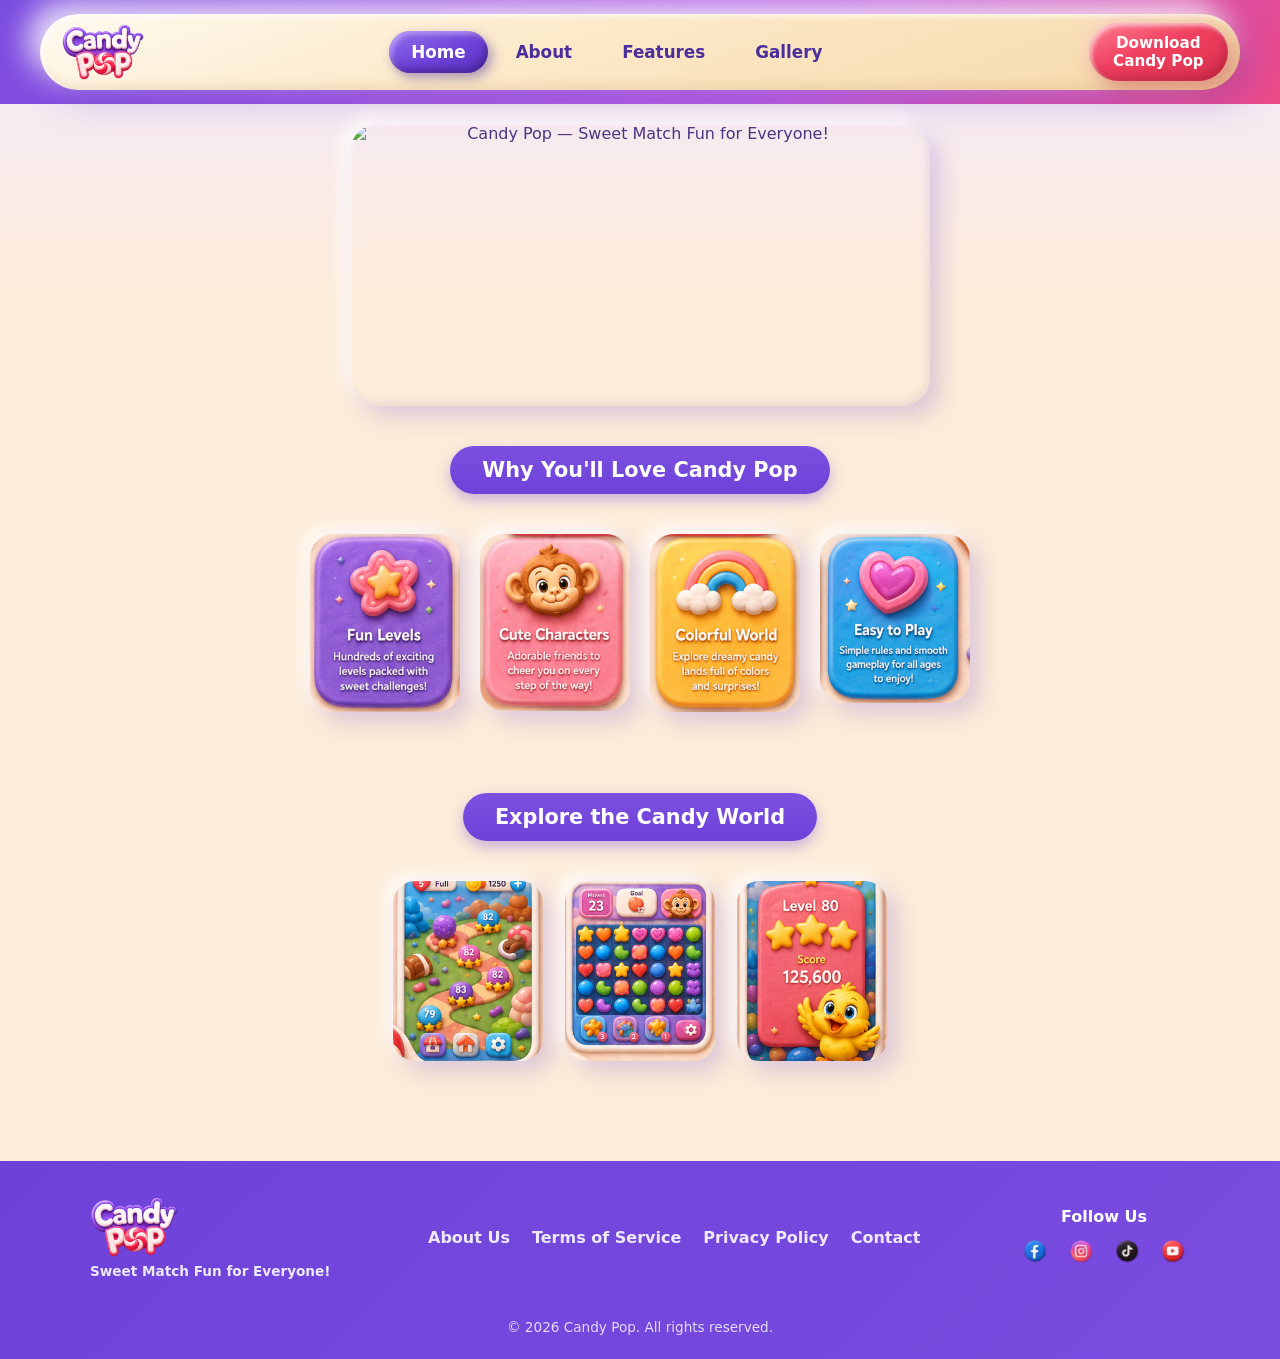
==== index.html @ a907de1d "Candy Pop website — squashed history Previous history (24 commits) accumulated ~170MB of superseded " ====
﻿<!DOCTYPE html>
<html lang="en">
<head>
<meta charset="UTF-8">
<meta name="viewport" content="width=device-width, initial-scale=1.0">
<link rel="icon" type="image/png" href="assets/01_common/favicon.png?v=2">
<title>Candy Pop — Sweet Match Fun for Everyone!</title>
<meta name="description" content="Candy Pop is a fun and addictive match-3 adventure filled with colorful candies, exciting levels, and adorable friends.">
<link rel="stylesheet" href="css/style.css">
</head>
<body>

<header class="site-header">
  <div class="header-inner">
    <a href="index.html" class="logo"><img src="assets/01_common/logo_wordmark.png" width="1238" height="842" alt="Candy Pop"></a>
    <nav class="main-nav" id="mainNav">
      <a href="index.html" class="nav-link active">Home</a>
      <a href="about.html" class="nav-link">About</a>
      <a href="features.html" class="nav-link">Features</a>
      <a href="gallery.html" class="nav-link">Gallery</a>
    </nav>
    <a href="downloads/CandyPop.apk" download="CandyPop.apk" class="download-btn">Download<br>Candy Pop</a>
    <button class="nav-toggle" id="navToggle" aria-label="Toggle menu">&#9776;</button>
  </div>
</header>

<main>

  <!-- Hero -->
  <section class="hero">
    <img src="assets/02_home/01_hero_section_full.png" width="2048" height="995" alt="Candy Pop — Sweet Match Fun for Everyone!">
  </section>

  <!-- Why You'll Love -->
  <section class="section center">
    <span class="pill-heading">Why You'll Love Candy Pop</span>
    <div class="feature-grid">
      <img src="assets/02_home/09_feature_card_fun_levels.png" width="454" height="540" loading="lazy" alt="Fun Levels: Hundreds of exciting levels packed with sweet challenges!">
      <img src="assets/02_home/10_feature_card_cute_characters.png" width="458" height="540" loading="lazy" alt="Cute Characters: Adorable friends to cheer you on every step of the way!">
      <img src="assets/02_home/11_feature_card_colorful_world.png" width="456" height="540" loading="lazy" alt="Colorful World: Explore dreamy candy lands full of colors and surprises!">
      <img src="assets/02_home/12_feature_card_easy_to_play.png" width="480" height="540" loading="lazy" alt="Easy to Play: Simple rules and smooth gameplay for all ages to enjoy!">
    </div>
  </section>

  <!-- Explore the Candy World -->
  <section class="section center">
    <span class="pill-heading">Explore the Candy World</span>
    <div class="screens-row">
      <img src="assets/02_home/18_game_screen_map.png" width="512" height="728" loading="lazy" alt="Candy world level map screen">
      <img src="assets/02_home/19_game_screen_match3.png" width="580" height="696" loading="lazy" alt="Match-3 gameplay screen">
      <img src="assets/02_home/20_game_screen_level_complete.png" width="480" height="728" loading="lazy" alt="Level complete screen">
    </div>
  </section>

</main>

<footer class="site-footer">
  <div class="footer-inner">
    <div class="footer-brand">
      <img src="assets/01_common/logo_wordmark.png" width="1238" height="842" loading="lazy" alt="Candy Pop">
      <p class="footer-tagline">Sweet Match Fun for Everyone!</p>
    </div>
    <nav class="footer-links">
      <a href="about.html">About Us</a>
      <a href="#">Terms of Service</a>
      <a href="#">Privacy Policy</a>
      <a href="#">Contact</a>
    </nav>
    <div class="footer-social">
      <span class="follow-label">Follow Us</span>
      <div class="social-icons">
        <a href="#" aria-label="Facebook"><img src="assets/01_common/07_social_facebook.png" width="162" height="162" loading="lazy" alt="Facebook"></a>
        <a href="#" aria-label="Instagram"><img src="assets/01_common/08_social_instagram.png" width="159" height="159" loading="lazy" alt="Instagram"></a>
        <a href="#" aria-label="TikTok"><img src="assets/01_common/09_social_tiktok.png" width="159" height="162" loading="lazy" alt="TikTok"></a>
        <a href="#" aria-label="YouTube"><img src="assets/01_common/10_social_youtube.png" width="162" height="162" loading="lazy" alt="YouTube"></a>
      </div>
    </div>
    <p class="copyright">&copy; 2026 Candy Pop. All rights reserved.</p>
  </div>
</footer>

<script src="js/main.js"></script>
</body>
</html>
---- css/style.css ----
/* ===== Candy Pop website — shared styles ===== */

:root {
  --purple-dark: #4B2E9E;
  --purple: #7C4FE0;
  --purple-pill: #6E42D9;
  --red: #F0405F;
  --red-dark: #D82E4C;
  --cream: #FCEACB;
  --cream-dark: #F6D9A8;
  --text-dark: #3B2179;
  --text-body: #4A3580;
  --clay-shadow:
    10px 10px 22px rgba(107, 63, 199, 0.22),
    -8px -8px 18px rgba(255, 255, 255, 0.8),
    inset 2px 2px 3px rgba(255, 255, 255, 0.45),
    inset -3px -4px 7px rgba(120, 70, 180, 0.10);
  --clay-shadow-hover:
    14px 16px 30px rgba(107, 63, 199, 0.3),
    -8px -8px 20px rgba(255, 255, 255, 0.85),
    inset 2px 2px 3px rgba(255, 255, 255, 0.5),
    inset -3px -4px 7px rgba(120, 70, 180, 0.10);
  --clay-ease: cubic-bezier(0.22, 1, 0.36, 1);
  /* playful overshoot curve — used on hover lifts for a squishy candy "bounce" */
  --clay-bounce: cubic-bezier(0.34, 1.56, 0.64, 1);
  --font-heading: 'Baloo 2', 'Varela Round', 'Segoe UI Rounded', 'Comic Sans MS', system-ui, sans-serif;
  --font-body: 'Nunito', 'Segoe UI', system-ui, sans-serif;
}

* { box-sizing: border-box; }

/* Scroll-reveal entrance was removed — on real devices it could leave content
   permanently invisible (IntersectionObserver doesn't reliably fire in every
   browser/tab state), so cards were vanishing instead of animating in. Content
   is now always visible unconditionally; .reveal is kept as a harmless marker
   class only (no CSS/JS acts on it). */

html { scroll-behavior: smooth; }

body {
  margin: 0;
  font-family: var(--font-body);
  color: var(--text-body);
  background: linear-gradient(180deg, #F3E9FF 0%, #FDECD9 22%, #FDECD9 100%);
  overflow-x: hidden;
}

img { max-width: 100%; display: block; }

a { text-decoration: none; color: inherit; }

.decorative { pointer-events: none; user-select: none; }

/* ===== Header (claymorphism) ===== */
@keyframes navEnter {
  from { opacity: 0; transform: translateY(-18px); }
  to { opacity: 1; transform: translateY(0); }
}

.site-header {
  background: linear-gradient(135deg, #7A4CE0, #B14FE0 60%, #EE4C86 100%);
  padding: 14px 20px;
  animation: navEnter 0.6s var(--clay-ease) both;
}

.header-inner {
  position: relative;
  max-width: 1200px;
  margin: 0 auto;
  background: linear-gradient(160deg, #FFFAF0 0%, var(--cream) 40%, var(--cream-dark) 100%);
  border-radius: 60px;
  display: flex;
  align-items: center;
  justify-content: space-between;
  padding: 9px 12px 9px 22px;
  gap: 12px;
  box-shadow:
    14px 14px 34px rgba(107, 63, 199, 0.24),
    -12px -12px 30px rgba(255, 255, 255, 0.85),
    inset 3px 3px 5px rgba(255, 255, 255, 0.7),
    inset -4px -5px 10px rgba(180, 130, 70, 0.16);
}

.logo img { height: 56px; width: auto; }

.main-nav {
  display: flex;
  align-items: center;
  gap: 6px;
  flex: 1;
  justify-content: center;
}

.nav-link {
  font-family: var(--font-heading);
  font-weight: 700;
  font-size: 1.05rem;
  color: var(--purple-dark);
  padding: 11px 22px;
  border-radius: 40px;
  transition: background 0.35s ease, color 0.3s ease, transform 0.4s var(--clay-bounce), box-shadow 0.35s ease;
}

.nav-link:hover {
  background: linear-gradient(160deg, #FFFDF9, #F3E4FB);
  transform: translateY(-3px);
  box-shadow:
    6px 6px 16px rgba(107, 63, 199, 0.14),
    -6px -6px 16px rgba(255, 255, 255, 0.9),
    inset 1px 1px 3px rgba(255, 255, 255, 0.8);
}

.nav-link.active {
  background: linear-gradient(160deg, #9370EC, var(--purple-pill) 55%, #5A32C0 100%);
  color: #fff;
  box-shadow:
    4px 5px 12px rgba(75, 46, 158, 0.45),
    inset -3px -4px 7px rgba(45, 20, 105, 0.5),
    inset 3px 3px 5px rgba(210, 190, 255, 0.65);
}

.nav-link.active:hover { transform: none; }

.download-btn {
  font-family: var(--font-heading);
  font-weight: 700;
  font-size: 0.95rem;
  line-height: 1.2;
  text-align: center;
  color: #fff;
  background: linear-gradient(160deg, #FF7D93 0%, var(--red) 45%, var(--red-dark) 100%);
  padding: 11px 24px;
  border-radius: 40px;
  white-space: nowrap;
  transition: transform 0.45s var(--clay-bounce), box-shadow 0.35s ease;
  will-change: transform, box-shadow;
  box-shadow:
    7px 8px 20px rgba(184, 33, 62, 0.4),
    -5px -5px 14px rgba(255, 210, 218, 0.4),
    inset 3px 3px 4px rgba(255, 255, 255, 0.6),
    inset -4px -5px 9px rgba(140, 15, 40, 0.32);
}

.download-btn:hover {
  transform: translateY(-4px) scale(1.05);
  box-shadow:
    10px 12px 26px rgba(184, 33, 62, 0.45),
    -5px -5px 14px rgba(255, 210, 218, 0.45),
    inset 3px 3px 4px rgba(255, 255, 255, 0.65),
    inset -4px -5px 9px rgba(140, 15, 40, 0.32);
}

.download-btn:active {
  transform: translateY(0) scale(0.97);
  transition: transform 0.1s ease, box-shadow 0.1s ease;
  box-shadow:
    inset 4px 4px 8px rgba(140, 15, 40, 0.5),
    inset -3px -3px 6px rgba(255, 190, 200, 0.3);
}

.nav-toggle {
  display: none;
  background: none;
  border: none;
  font-size: 1.6rem;
  color: var(--purple-dark);
  cursor: pointer;
  padding: 4px 10px;
}

@media (max-width: 860px) {
  .main-nav {
    display: flex;
    position: absolute;
    top: 90px;
    left: 20px;
    right: 20px;
    background: linear-gradient(160deg, #FFFAF0 0%, var(--cream) 40%, var(--cream-dark) 100%);
    border-radius: 26px;
    flex-direction: column;
    box-shadow:
      14px 14px 34px rgba(107, 63, 199, 0.24),
      -12px -12px 30px rgba(255, 255, 255, 0.85),
      inset 3px 3px 5px rgba(255, 255, 255, 0.7),
      inset -4px -5px 10px rgba(180, 130, 70, 0.16);
    padding: 12px;
    z-index: 50;
    opacity: 0;
    visibility: hidden;
    pointer-events: none;
    transform: translateY(-16px) scale(0.96);
    transition: opacity 0.4s var(--clay-ease), transform 0.4s var(--clay-ease), visibility 0.4s;
    transform-origin: top center;
  }
  .main-nav.open {
    opacity: 1;
    visibility: visible;
    pointer-events: auto;
    transform: translateY(0) scale(1);
  }
  .nav-link { width: 100%; text-align: center; }
  .nav-toggle { display: block; }
  .download-btn { padding: 10px 16px; font-size: 0.85rem; }
  .logo img { height: 46px; }
}

/* ===== Page heading blocks (real text, used on About/Features/Gallery) ===== */
.page-heading {
  text-align: center;
  padding: 56px 20px 10px;
}

.page-heading h1 {
  font-family: var(--font-heading);
  font-weight: 800;
  font-size: clamp(2rem, 5vw, 2.8rem);
  color: var(--purple-dark);
  margin: 0 0 8px;
}

.page-heading p {
  font-size: clamp(1rem, 2vw, 1.15rem);
  color: var(--text-body);
  margin: 0;
}

.page-heading .heading-art {
  max-width: 560px;
  width: 100%;
  height: auto;
  margin: 0 auto;
}

@media (max-width: 480px) {
  .page-heading .heading-art { max-width: 260px; }
}

.sr-only {
  position: absolute;
  width: 1px;
  height: 1px;
  padding: 0;
  margin: -1px;
  overflow: hidden;
  clip: rect(0, 0, 0, 0);
  white-space: nowrap;
  border: 0;
}

/* ===== Sections ===== */
.section { max-width: 1100px; margin: 0 auto; padding: 40px 20px; }

.pill-heading {
  display: inline-block;
  font-family: var(--font-heading);
  font-weight: 700;
  font-size: 1.3rem;
  color: #fff;
  background: linear-gradient(180deg, var(--purple), var(--purple-pill));
  padding: 12px 32px;
  border-radius: 40px;
  box-shadow: 0 6px 14px rgba(110, 66, 217, 0.35);
  margin: 0 auto 32px;
}

.center { text-align: center; }

/* ===== Hero (home page) =====
   Sized to fit within one screen (viewport height minus the header) so the
   whole hero image is visible on load with no scrolling needed. */
.hero {
  max-width: 620px;
  margin: 0 auto;
  padding: 20px 20px 0;
  text-align: center;
}

.hero img {
  width: auto;
  height: auto;
  max-width: 100%;
  max-height: calc(100vh - 130px);
  display: inline-block;
  border-radius: 28px;
  box-shadow: var(--clay-shadow);
  display: block;
  transition: transform 0.55s var(--clay-bounce), box-shadow 0.4s ease, filter 0.35s ease;
  will-change: transform, box-shadow;
}

.hero img:hover {
  transform: translateY(-6px) scale(1.012);
  box-shadow: var(--clay-shadow-hover);
  filter: brightness(1.03) saturate(1.06);
}

.hero img:active {
  transform: translateY(-2px) scale(0.99);
  transition: transform 0.15s ease;
}

/* ===== Feature cards grid (home) ===== */
.feature-grid {
  display: grid;
  grid-template-columns: repeat(4, 1fr);
  gap: 20px;
  margin-top: 8px;
  max-width: 660px;
  margin-left: auto;
  margin-right: auto;
}

.feature-grid img {
  width: 100%;
  max-width: 150px;
  height: auto;
  margin: 0 auto;
  display: block;
  border-radius: 24px;
  box-shadow: var(--clay-shadow);
  transition: transform 0.5s var(--clay-bounce), box-shadow 0.4s ease, filter 0.35s ease;
  will-change: transform, box-shadow;
}

.feature-grid img:hover {
  transform: translateY(-8px) scale(1.035) rotate(-1deg);
  box-shadow: var(--clay-shadow-hover);
  filter: brightness(1.04) saturate(1.08);
}

.feature-grid img:active {
  transform: translateY(-2px) scale(0.98);
  transition: transform 0.15s ease;
}

@media (max-width: 900px) { .feature-grid { grid-template-columns: repeat(2, 1fr); } }
@media (max-width: 480px) { .feature-grid { grid-template-columns: 1fr; } }

/* ===== Explore / game screens row ===== */
.screens-row {
  display: flex;
  align-items: flex-start;
  gap: 22px;
  justify-content: center;
  flex-wrap: wrap;
  margin-top: 8px;
}

.screens-row img {
  display: block;
  width: 150px;
  height: 180px;
  flex-shrink: 0;
  object-fit: cover;
  border-radius: 22px;
  box-shadow: var(--clay-shadow);
  transition: transform 0.5s var(--clay-bounce), box-shadow 0.4s ease, filter 0.35s ease;
  will-change: transform, box-shadow;
}

.screens-row img:hover {
  transform: translateY(-8px) scale(1.04);
  box-shadow: var(--clay-shadow-hover);
  filter: brightness(1.04) saturate(1.08);
}

.screens-row img:active {
  transform: translateY(-2px) scale(0.98);
  transition: transform 0.15s ease;
}

/* ===== About page ===== */
.about-intro {
  display: flex;
  align-items: center;
  gap: 40px;
  flex-wrap: wrap;
}

.about-intro-text { flex: 1 1 340px; }

.desc-card {
  background: linear-gradient(160deg, #FFF6E6 0%, var(--cream) 55%, var(--cream-dark) 100%);
  border-radius: 24px;
  padding: 28px 30px;
  box-shadow: var(--clay-shadow);
  transition: transform 0.5s var(--clay-bounce), box-shadow 0.4s ease;
  will-change: transform, box-shadow;
}

.desc-card:hover {
  transform: translateY(-6px) scale(1.01);
  box-shadow: var(--clay-shadow-hover);
}

.desc-card p {
  margin: 0;
  font-size: 1.15rem;
  line-height: 1.6;
  font-weight: 600;
  color: var(--text-dark);
}

.about-intro-img { flex: 1 1 280px; text-align: center; }
.about-intro-img img {
  max-width: 192px;
  height: auto;
  margin: 0 auto;
  border-radius: 28px;
  box-shadow: var(--clay-shadow);
  transition: transform 0.5s var(--clay-bounce), box-shadow 0.4s ease, filter 0.35s ease;
  will-change: transform, box-shadow;
}

.about-intro-img img:hover {
  transform: translateY(-8px) scale(1.035) rotate(1deg);
  box-shadow: var(--clay-shadow-hover);
  filter: brightness(1.04) saturate(1.08);
}

.about-intro-img img:active {
  transform: translateY(-2px) scale(0.98);
  transition: transform 0.15s ease;
}

.about-mission { margin-top: 36px; }
.about-mission img {
  width: 100%;
  height: auto;
  max-width: 540px;
  margin: 0 auto;
  display: block;
  border-radius: 28px;
  box-shadow: var(--clay-shadow);
  transition: transform 0.5s var(--clay-bounce), box-shadow 0.4s ease, filter 0.35s ease;
  will-change: transform, box-shadow;
}
.about-mission img:hover {
  transform: translateY(-6px) scale(1.008);
  box-shadow: var(--clay-shadow-hover);
  filter: brightness(1.03) saturate(1.05);
}

.about-special { margin-top: 40px; text-align: center; }
.special-grid {
  display: grid;
  grid-template-columns: repeat(3, 1fr);
  gap: 20px;
  margin-top: 8px;
  max-width: 652px;
  margin-left: auto;
  margin-right: auto;
}
.special-grid img {
  width: 100%;
  max-width: 200px;
  height: auto;
  margin: 0 auto;
  display: block;
  border-radius: 24px;
  box-shadow: var(--clay-shadow);
  transition: transform 0.5s var(--clay-bounce), box-shadow 0.4s ease, filter 0.35s ease;
  will-change: transform, box-shadow;
}
.special-grid img:hover {
  transform: translateY(-6px) scale(1.02);
  box-shadow: var(--clay-shadow-hover);
  filter: brightness(1.04) saturate(1.08);
}

@media (max-width: 700px) { .special-grid { grid-template-columns: 1fr; } }

/* ===== Features page ===== */
.feature-rows { display: flex; flex-direction: column; align-items: center; gap: 20px; }
.feature-rows img {
  width: 100%;
  height: auto;
  max-width: 480px;
  border-radius: 26px;
  box-shadow: var(--clay-shadow);
  transition: transform 0.5s var(--clay-bounce), box-shadow 0.4s ease, filter 0.35s ease;
  will-change: transform, box-shadow;
}

.feature-rows img:hover {
  transform: translateY(-7px) scale(1.02);
  box-shadow: var(--clay-shadow-hover);
  filter: brightness(1.03) saturate(1.06);
}

.feature-rows img:active {
  transform: translateY(-2px) scale(0.99);
  transition: transform 0.15s ease;
}

/* ===== Gallery page ===== */
.gallery-grid {
  display: grid;
  grid-template-columns: repeat(4, 1fr);
  gap: 18px;
  max-width: 660px;
  margin-left: auto;
  margin-right: auto;
}
.gallery-grid img {
  display: block;
  width: 100%;
  max-width: 150px;
  height: 100%;
  min-width: 0;
  min-height: 0;
  margin: 0 auto;
  align-self: stretch;
  aspect-ratio: 340 / 445;
  object-fit: cover;
  border-radius: 18px;
  box-shadow: var(--clay-shadow);
  transition: transform 0.5s var(--clay-bounce), box-shadow 0.4s ease, filter 0.35s ease;
  will-change: transform, box-shadow;
}

.gallery-grid img:hover {
  transform: translateY(-8px) scale(1.04);
  box-shadow: var(--clay-shadow-hover);
  filter: brightness(1.04) saturate(1.08);
}

.gallery-grid img:active {
  transform: translateY(-2px) scale(0.98);
  transition: transform 0.15s ease;
}

@media (max-width: 900px) { .gallery-grid { grid-template-columns: repeat(3, 1fr); } }
@media (max-width: 640px) { .gallery-grid { grid-template-columns: repeat(2, 1fr); } }
@media (max-width: 420px) { .gallery-grid { grid-template-columns: 1fr; } }

.bottom-border { margin-top: 30px; text-align: center; }
.bottom-border img { width: 100%; height: auto; max-width: 1000px; margin: 0 auto; }

/* ===== Footer ===== */
.site-footer {
  background: linear-gradient(135deg, #6E42D9, #7A4CE0);
  padding: 36px 20px 24px;
  margin-top: 60px;
}

.footer-inner {
  max-width: 1100px;
  margin: 0 auto;
  display: flex;
  flex-wrap: wrap;
  align-items: center;
  justify-content: space-between;
  gap: 20px;
  color: #fff;
}

.footer-brand img { height: 60px; width: auto; display: block; }
.footer-tagline { margin: 6px 0 0; font-size: 0.85rem; font-weight: 600; opacity: 0.88; }

.footer-links { display: flex; gap: 22px; flex-wrap: wrap; }
.footer-links a {
  font-weight: 600;
  opacity: 0.88;
  transition: opacity 0.3s ease, transform 0.3s var(--clay-ease);
  display: inline-block;
}
.footer-links a:hover { opacity: 1; transform: translateY(-2px); text-decoration: underline; }

.footer-social { text-align: center; }
.follow-label { display: block; font-weight: 700; margin-bottom: 8px; }
.social-icons { display: flex; gap: 12px; }
.social-icons a {
  display: block;
  border-radius: 50%;
  transition: transform 0.5s var(--clay-bounce), box-shadow 0.35s ease;
  will-change: transform, box-shadow;
}
.social-icons a:hover {
  transform: translateY(-4px) scale(1.12);
  box-shadow: 0 8px 16px rgba(0, 0, 0, 0.25);
}
.social-icons img { width: 34px; height: 34px; object-fit: cover; }

.logo img { transition: transform 0.5s var(--clay-ease); }
.logo:hover img { transform: scale(1.05) rotate(-2deg); }

.copyright {
  width: 100%;
  text-align: center;
  font-size: 0.85rem;
  opacity: 0.8;
  margin: 20px 0 0;
}
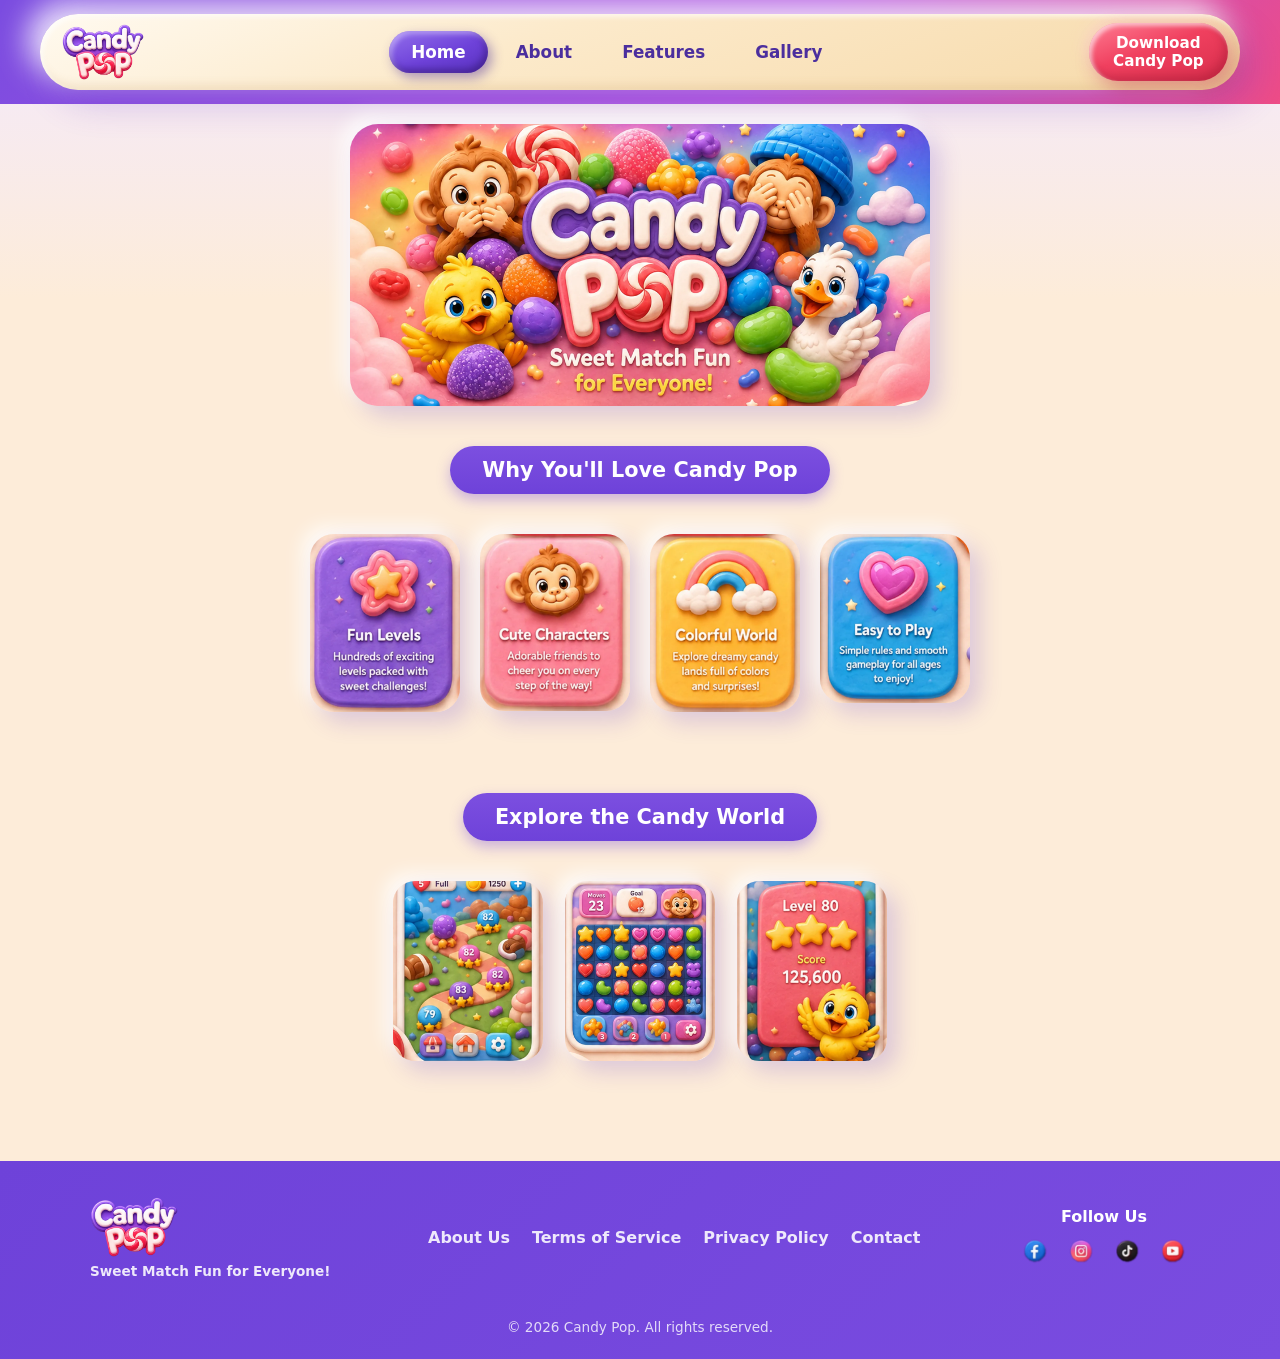
==== commit 5467c320: "Convert all site images to WebP, add cache headers - Convert 34 PNGs to WebP (quality 82): assets/ d" ====
--- a/index.html
+++ b/index.html
@@ -12,7 +12,7 @@
 
 <header class="site-header">
   <div class="header-inner">
-    <a href="index.html" class="logo"><img src="assets/01_common/logo_wordmark.png" width="1238" height="842" alt="Candy Pop"></a>
+    <a href="index.html" class="logo"><img src="assets/01_common/logo_wordmark.webp" width="1238" height="842" alt="Candy Pop"></a>
     <nav class="main-nav" id="mainNav">
       <a href="index.html" class="nav-link active">Home</a>
       <a href="about.html" class="nav-link">About</a>
@@ -28,17 +28,17 @@
 
   <!-- Hero -->
   <section class="hero">
-    <img src="assets/02_home/01_hero_section_full.png" width="2048" height="995" alt="Candy Pop — Sweet Match Fun for Everyone!">
+    <img src="assets/02_home/01_hero_section_full.webp" width="2048" height="995" fetchpriority="high" alt="Candy Pop — Sweet Match Fun for Everyone!">
   </section>
 
   <!-- Why You'll Love -->
   <section class="section center">
     <span class="pill-heading">Why You'll Love Candy Pop</span>
     <div class="feature-grid">
-      <img src="assets/02_home/09_feature_card_fun_levels.png" width="454" height="540" loading="lazy" alt="Fun Levels: Hundreds of exciting levels packed with sweet challenges!">
-      <img src="assets/02_home/10_feature_card_cute_characters.png" width="458" height="540" loading="lazy" alt="Cute Characters: Adorable friends to cheer you on every step of the way!">
-      <img src="assets/02_home/11_feature_card_colorful_world.png" width="456" height="540" loading="lazy" alt="Colorful World: Explore dreamy candy lands full of colors and surprises!">
-      <img src="assets/02_home/12_feature_card_easy_to_play.png" width="480" height="540" loading="lazy" alt="Easy to Play: Simple rules and smooth gameplay for all ages to enjoy!">
+      <img src="assets/02_home/09_feature_card_fun_levels.webp" width="454" height="540" loading="lazy" alt="Fun Levels: Hundreds of exciting levels packed with sweet challenges!">
+      <img src="assets/02_home/10_feature_card_cute_characters.webp" width="458" height="540" loading="lazy" alt="Cute Characters: Adorable friends to cheer you on every step of the way!">
+      <img src="assets/02_home/11_feature_card_colorful_world.webp" width="456" height="540" loading="lazy" alt="Colorful World: Explore dreamy candy lands full of colors and surprises!">
+      <img src="assets/02_home/12_feature_card_easy_to_play.webp" width="480" height="540" loading="lazy" alt="Easy to Play: Simple rules and smooth gameplay for all ages to enjoy!">
     </div>
   </section>
 
@@ -46,9 +46,9 @@
   <section class="section center">
     <span class="pill-heading">Explore the Candy World</span>
     <div class="screens-row">
-      <img src="assets/02_home/18_game_screen_map.png" width="512" height="728" loading="lazy" alt="Candy world level map screen">
-      <img src="assets/02_home/19_game_screen_match3.png" width="580" height="696" loading="lazy" alt="Match-3 gameplay screen">
-      <img src="assets/02_home/20_game_screen_level_complete.png" width="480" height="728" loading="lazy" alt="Level complete screen">
+      <img src="assets/02_home/18_game_screen_map.webp" width="512" height="728" loading="lazy" alt="Candy world level map screen">
+      <img src="assets/02_home/19_game_screen_match3.webp" width="580" height="696" loading="lazy" alt="Match-3 gameplay screen">
+      <img src="assets/02_home/20_game_screen_level_complete.webp" width="480" height="728" loading="lazy" alt="Level complete screen">
     </div>
   </section>
 
@@ -57,7 +57,7 @@
 <footer class="site-footer">
   <div class="footer-inner">
     <div class="footer-brand">
-      <img src="assets/01_common/logo_wordmark.png" width="1238" height="842" loading="lazy" alt="Candy Pop">
+      <img src="assets/01_common/logo_wordmark.webp" width="1238" height="842" loading="lazy" alt="Candy Pop">
       <p class="footer-tagline">Sweet Match Fun for Everyone!</p>
     </div>
     <nav class="footer-links">
@@ -69,10 +69,10 @@
     <div class="footer-social">
       <span class="follow-label">Follow Us</span>
       <div class="social-icons">
-        <a href="#" aria-label="Facebook"><img src="assets/01_common/07_social_facebook.png" width="162" height="162" loading="lazy" alt="Facebook"></a>
-        <a href="#" aria-label="Instagram"><img src="assets/01_common/08_social_instagram.png" width="159" height="159" loading="lazy" alt="Instagram"></a>
-        <a href="#" aria-label="TikTok"><img src="assets/01_common/09_social_tiktok.png" width="159" height="162" loading="lazy" alt="TikTok"></a>
-        <a href="#" aria-label="YouTube"><img src="assets/01_common/10_social_youtube.png" width="162" height="162" loading="lazy" alt="YouTube"></a>
+        <a href="#" aria-label="Facebook"><img src="assets/01_common/07_social_facebook.webp" width="162" height="162" loading="lazy" alt="Facebook"></a>
+        <a href="#" aria-label="Instagram"><img src="assets/01_common/08_social_instagram.webp" width="159" height="159" loading="lazy" alt="Instagram"></a>
+        <a href="#" aria-label="TikTok"><img src="assets/01_common/09_social_tiktok.webp" width="159" height="162" loading="lazy" alt="TikTok"></a>
+        <a href="#" aria-label="YouTube"><img src="assets/01_common/10_social_youtube.webp" width="162" height="162" loading="lazy" alt="YouTube"></a>
       </div>
     </div>
     <p class="copyright">&copy; 2026 Candy Pop. All rights reserved.</p>
